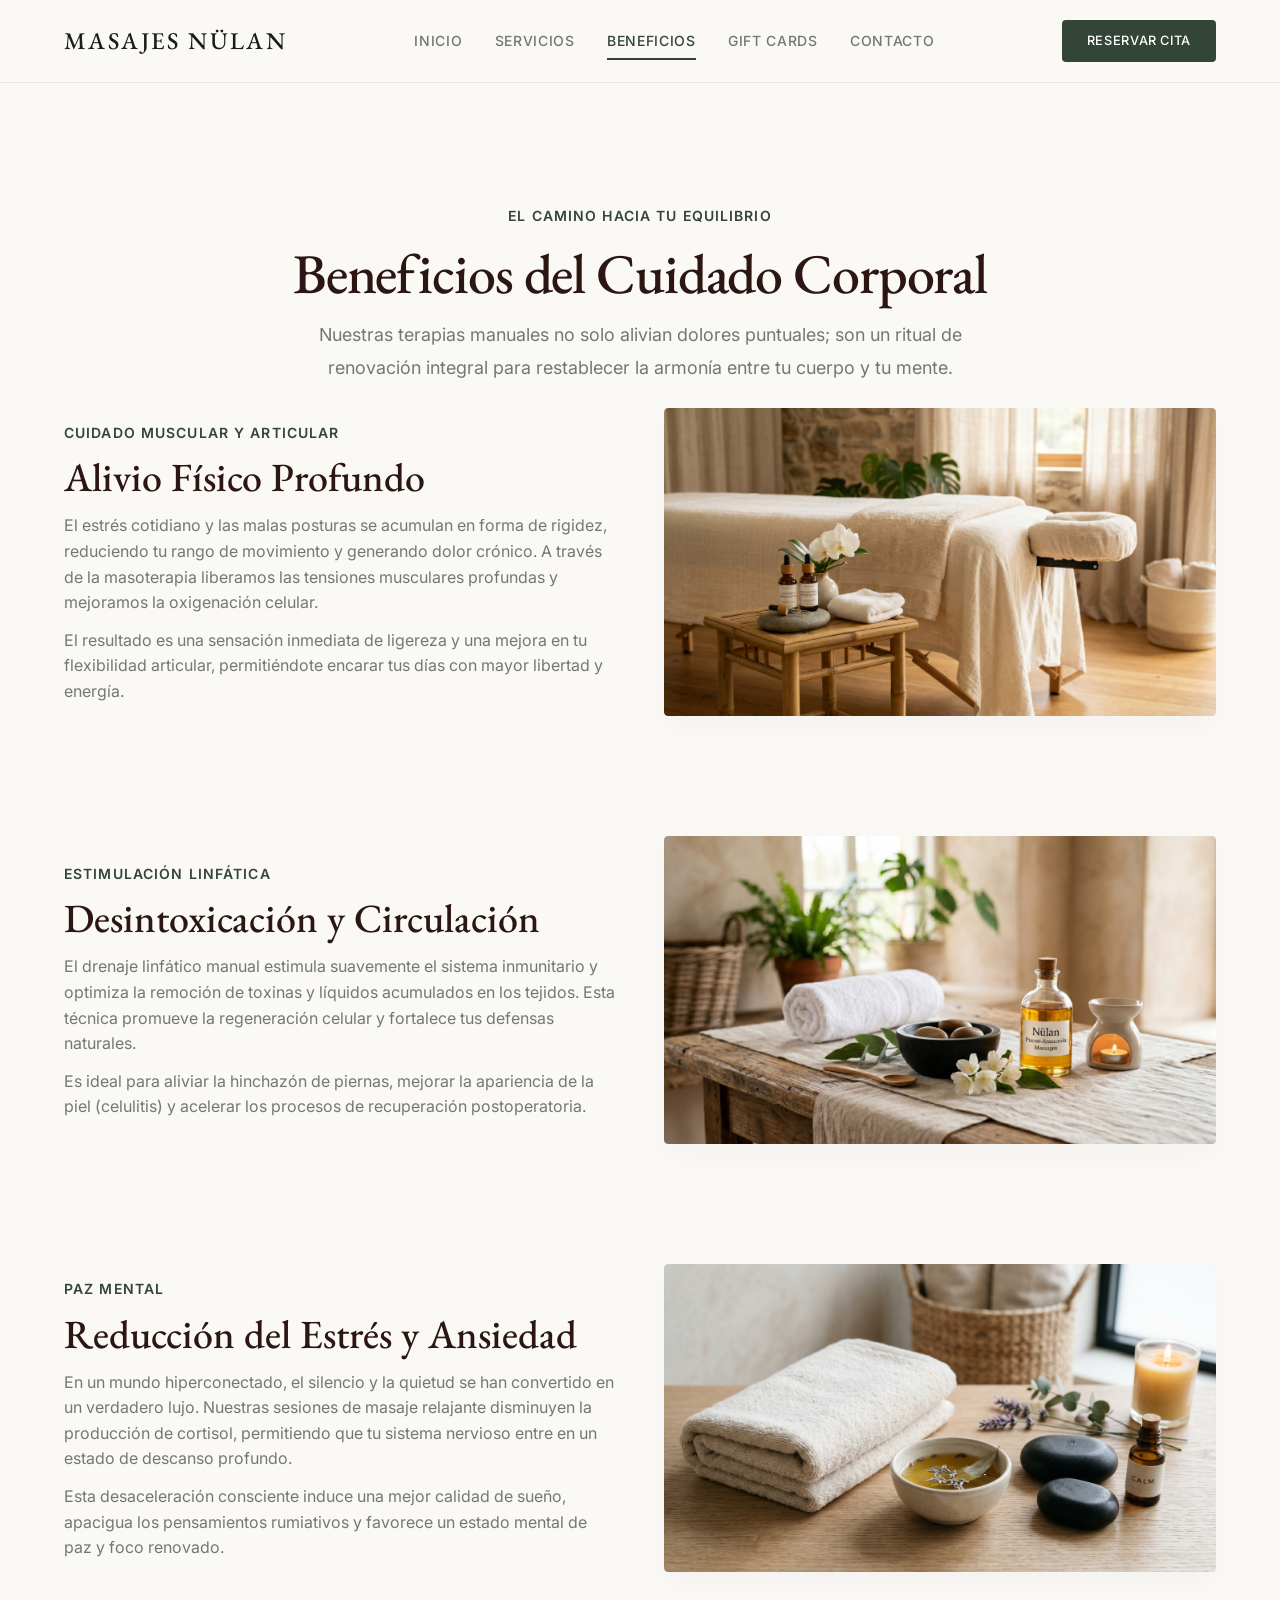
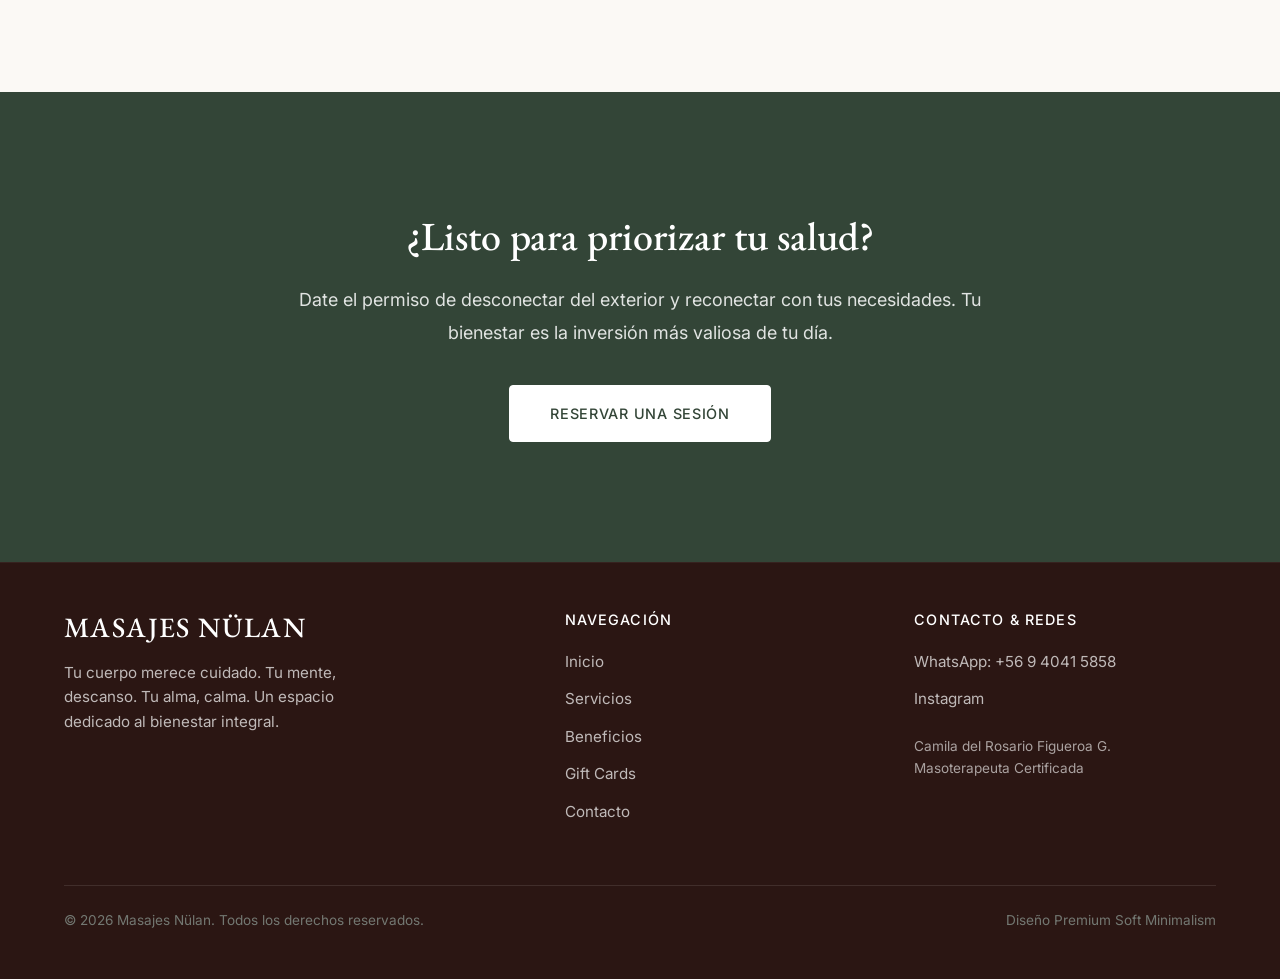
==== beneficios.html @ a266dbc0 "Add files via upload" ====
<!DOCTYPE html>
<html lang="es">
<head>
  <meta charset="utf-8">
  <meta name="viewport" content="width=device-width, initial-scale=1.0">
  <title>Beneficios - Masajes Nülan</title>
  <link rel="stylesheet" href="style.css">
</head>
<body>

  <!-- HEADER -->
  <header id="main-header">
    <div class="nav-container">
      <a href="index.html" class="logo">MASAJES NÜLAN</a>
      <nav class="nav-links" id="nav-menu">
        <a href="index.html">Inicio</a>
        <a href="servicios.html">Servicios</a>
        <a href="beneficios.html" class="active">Beneficios</a>
        <a href="giftcard.html">Gift Cards</a>
        <a href="contacto.html">Contacto</a>
      </nav>
      <a href="https://wa.me/56940415858" target="_blank" class="btn btn-primary btn-header" style="padding: 0.6rem 1.5rem; font-size: 0.8rem;">Reservar Cita</a>
      <button class="hamburger" id="hamburger-btn" aria-label="Abrir menú">
        <span></span>
        <span></span>
        <span></span>
      </button>
    </div>
  </header>

  <main>
    <!-- PAGE HERO -->
    <section class="section" style="padding-bottom: var(--space-md); text-align: center;">
      <div class="container fade-in-up">
        <span class="label-caps">El camino hacia tu equilibrio</span>
        <h1 style="margin-top: 12px; margin-bottom: var(--space-sm);">Beneficios del Cuidado Corporal</h1>
        <p class="text-editorial" style="margin: 0 auto;">
          Nuestras terapias manuales no solo alivian dolores puntuales; son un ritual de renovación integral para restablecer la armonía entre tu cuerpo y tu mente.
        </p>
      </div>
    </section>

    <!-- DETAILED BENEFITS SECTION -->
    <section class="section" style="padding-top: 0;">
      <div class="container">
        
        <!-- Benefit 1: Grid Image Right -->
        <div class="grid-2" style="margin-bottom: var(--section-gap);">
          <div>
            <span class="label-caps">Cuidado Muscular y Articular</span>
            <h2 style="margin: 8px 0 var(--space-sm) 0;">Alivio Físico Profundo</h2>
            <p style="margin-bottom: var(--space-sm);">
              El estrés cotidiano y las malas posturas se acumulan en forma de rigidez, reduciendo tu rango de movimiento y generando dolor crónico. A través de la masoterapia liberamos las tensiones musculares profundas y mejoramos la oxigenación celular.
            </p>
            <p>
              El resultado es una sensación inmediata de ligereza y una mejora en tu flexibilidad articular, permitiéndote encarar tus días con mayor libertad y energía.
            </p>
          </div>
          <div class="editorial-img-container">
            <img src="assets/salon3.jpeg" alt="Alivio Muscular">
          </div>
        </div>

        <!-- Benefit 2: Grid Image Left -->
        <div class="grid-2" style="margin-bottom: var(--section-gap);">
          <div class="editorial-img-container" style="order: 2; transform: none;">
            <!-- Mobile-first adjust order so text is read first on mobile, or keep standard -->
            <img src="assets/salon2.jpeg" alt="Desintoxicación y Circulación">
          </div>
          <div style="order: 1;">
            <span class="label-caps">Estimulación Linfática</span>
            <h2 style="margin: 8px 0 var(--space-sm) 0;">Desintoxicación y Circulación</h2>
            <p style="margin-bottom: var(--space-sm);">
              El drenaje linfático manual estimula suavemente el sistema inmunitario y optimiza la remoción de toxinas y líquidos acumulados en los tejidos. Esta técnica promueve la regeneración celular y fortalece tus defensas naturales.
            </p>
            <p>
              Es ideal para aliviar la hinchazón de piernas, mejorar la apariencia de la piel (celulitis) y acelerar los procesos de recuperación postoperatoria.
            </p>
          </div>
        </div>

        <!-- Benefit 3: Grid Image Right -->
        <div class="grid-2">
          <div>
            <span class="label-caps">Paz Mental</span>
            <h2 style="margin: 8px 0 var(--space-sm) 0;">Reducción del Estrés y Ansiedad</h2>
            <p style="margin-bottom: var(--space-sm);">
              En un mundo hiperconectado, el silencio y la quietud se han convertido en un verdadero lujo. Nuestras sesiones de masaje relajante disminuyen la producción de cortisol, permitiendo que tu sistema nervioso entre en un estado de descanso profundo.
            </p>
            <p>
              Esta desaceleración consciente induce una mejor calidad de sueño, apacigua los pensamientos rumiativos y favorece un estado mental de paz y foco renovado.
            </p>
          </div>
          <div class="editorial-img-container">
            <img src="assets/salon1.jpeg" alt="Paz Mental">
          </div>
        </div>

      </div>
    </section>

    <!-- INVITATION SECTION -->
    <section class="section bg-olive-tint" style="text-align: center;">
      <div class="container">
        <div style="max-width: 700px; margin: 0 auto; display: flex; flex-direction: column; align-items: center; gap: var(--space-md);">
          <h2>¿Listo para priorizar tu salud?</h2>
          <p class="text-editorial" style="margin: 0 auto;">
            Date el permiso de desconectar del exterior y reconectar con tus necesidades. Tu bienestar es la inversión más valiosa de tu día.
          </p>
          <div style="margin-top: var(--space-sm);">
            <a href="contacto.html" class="btn btn-white">Reservar una Sesión</a>
          </div>
        </div>
      </div>
    </section>
  </main>

  <!-- FOOTER -->
  <footer>
    <div class="container">
      <div class="footer-grid">
        <div class="footer-brand">
          <h2>MASAJES NÜLAN</h2>
          <p>Tu cuerpo merece cuidado. Tu mente, descanso. Tu alma, calma. Un espacio dedicado al bienestar integral.</p>
        </div>
        <div class="footer-links">
          <h3>Navegación</h3>
          <ul>
            <li><a href="index.html">Inicio</a></li>
            <li><a href="servicios.html">Servicios</a></li>
            <li><a href="beneficios.html">Beneficios</a></li>
            <li><a href="giftcard.html">Gift Cards</a></li>
            <li><a href="contacto.html">Contacto</a></li>
          </ul>
        </div>
        <div class="footer-links">
          <h3>Contacto & Redes</h3>
          <ul>
            <li><a href="https://wa.me/56940415858" target="_blank">WhatsApp: +56 9 4041 5858</a></li>
            <li><a href="https://instagram.com/" target="_blank">Instagram</a></li>
            <li style="margin-top: 1.5rem; font-size: 0.85rem; color: rgba(255,255,255,0.6);">
              Camila del Rosario Figueroa G.<br>Masoterapeuta Certificada
            </li>
          </ul>
        </div>
      </div>
      <div class="footer-bottom">
        <p>&copy; 2026 Masajes Nülan. Todos los derechos reservados.</p>
        <p>Diseño Premium Soft Minimalism</p>
      </div>
    </div>
  </footer>

  <script src="script.js"></script>
</body>
</html>
---- style.css ----
/* ==========================================================================
   DESIGN SYSTEM: SERENE HOLISTIC MINIMAL
   ========================================================================== */

@import url('https://fonts.googleapis.com/css2?family=EB+Garamond:ital,wght@0,400;0,500;0,600;1,400;1,500&family=Inter:wght@400;500;600;700&display=swap');

:root {
  /* Colors */
  --bg-color: #fbf9f5;
  --bg-card: #f5f3ef;
  --bg-card-hover: #efeeea;
  --text-primary: #1b1c1a;
  --text-secondary: #2b1613; /* Dark Chocolate */
  --text-muted: #737872;      /* Soft Olive Outline/Muted */
  --primary: #334537;         /* Deep Olive */
  --primary-light: #4a5d4e;   /* Olive container */
  --on-primary: #ffffff;
  --accent: #745853;          /* Warm Cocoa / Secondary */
  --border-color: rgba(115, 120, 114, 0.15);
  
  /* Fonts */
  --font-serif: 'EB Garamond', serif;
  --font-sans: 'Inter', sans-serif;
  
  /* Layout & Spacing */
  --max-width: 1200px;
  --padding-container: 24px;
  --radius-sm: 2px;
  --radius-md: 4px;
  --radius-lg: 8px;
  --radius-xl: 16px;
  
  --space-sm: 12px;
  --space-md: 24px;
  --space-lg: 48px;
  
  --section-gap: 120px;
}

@media (max-width: 768px) {
  :root {
    --section-gap: 64px;
  }
}

/* ==========================================================================
   BASE & RESET
   ========================================================================== */

* {
  box-sizing: border-box;
  margin: 0;
  padding: 0;
}

html, body {
  background-color: var(--bg-color);
  color: var(--text-primary);
  font-family: var(--font-sans);
  font-size: 16px;
  line-height: 1.6;
  scroll-behavior: smooth;
  -webkit-font-smoothing: antialiased;
  min-height: 100vh;
  display: flex;
  flex-direction: column;
}

a {
  color: inherit;
  text-decoration: none;
  transition: all 0.3s cubic-bezier(0.25, 0.8, 0.25, 1);
}

button, input, textarea {
  font-family: inherit;
  font-size: inherit;
  outline: none;
}

/* ==========================================================================
   TYPOGRAPHY
   ========================================================================== */

h1, h2, h3, h4, .serif-font {
  font-family: var(--font-serif);
  font-weight: 500;
  color: var(--text-secondary);
  line-height: 1.2;
}

h1 {
  font-size: clamp(2.5rem, 5vw, 3.5rem); /* Responsive headline-xl */
  letter-spacing: -0.02em;
}

h2 {
  font-size: clamp(2rem, 4vw, 2.5rem); /* Responsive headline-lg */
}

h3 {
  font-size: clamp(1.5rem, 3vw, 1.75rem); /* Responsive headline-md */
}

p {
  color: var(--text-muted);
}

.text-editorial {
  font-size: 1.125rem;
  line-height: 1.8;
  max-width: 700px;
}

.label-caps {
  font-family: var(--font-sans);
  font-size: 0.875rem;
  font-weight: 600;
  text-transform: uppercase;
  letter-spacing: 0.08em;
  color: var(--primary);
}

.italic-subtitle {
  font-family: var(--font-serif);
  font-size: 1.5rem;
  font-style: italic;
  color: var(--text-muted);
}

/* ==========================================================================
   LAYOUT UTILITIES
   ========================================================================== */

.container {
  max-width: var(--max-width);
  margin: 0 auto;
  padding: 0 var(--padding-container);
  width: 100%;
}

.section {
  padding: var(--section-gap) 0;
}

.grid-2 {
  display: grid;
  grid-template-columns: 1fr 1fr;
  gap: var(--space-lg);
  align-items: center;
}

.grid-3 {
  display: grid;
  grid-template-columns: repeat(3, 1fr);
  gap: var(--space-md);
}

.grid-4 {
  display: grid;
  grid-template-columns: repeat(4, 1fr);
  gap: var(--space-md);
}

@media (max-width: 1024px) {
  .grid-4 {
    grid-template-columns: repeat(2, 1fr);
  }
}

@media (max-width: 768px) {
  .grid-2, .grid-3, .grid-4 {
    grid-template-columns: 1fr;
    gap: var(--space-md);
  }
}

.flex-center {
  display: flex;
  align-items: center;
  justify-content: center;
}

.flex-between {
  display: flex;
  align-items: center;
  justify-content: space-between;
}

/* ==========================================================================
   HEADER / NAVIGATION
   ========================================================================== */

header {
  position: sticky;
  top: 0;
  z-index: 100;
  background-color: rgba(251, 249, 245, 0.92);
  backdrop-filter: blur(12px);
  -webkit-backdrop-filter: blur(12px);
  border-bottom: 1px solid var(--border-color);
  transition: all 0.3s ease;
}

header.scrolled {
  padding: 8px 0;
  box-shadow: 0 4px 30px rgba(0, 0, 0, 0.02);
}

.nav-container {
  display: flex;
  justify-content: space-between;
  align-items: center;
  padding: 1.25rem var(--padding-container);
  max-width: var(--max-width);
  margin: 0 auto;
}

.logo {
  font-family: var(--font-serif);
  font-size: 1.5rem;
  letter-spacing: 0.1em;
  color: var(--text-primary);
  font-weight: 500;
}

.nav-links {
  display: flex;
  gap: 2rem;
}

.nav-links a {
  font-family: var(--font-sans);
  font-size: 0.875rem;
  font-weight: 500;
  color: var(--text-muted);
  letter-spacing: 0.05em;
  text-transform: uppercase;
  position: relative;
  padding: 0.5rem 0;
}

.nav-links a:hover,
.nav-links a.active {
  color: var(--primary);
}

.nav-links a::after {
  content: '';
  position: absolute;
  bottom: 0;
  left: 0;
  width: 0;
  height: 2px;
  background-color: var(--primary);
  transition: width 0.3s ease;
}

.nav-links a:hover::after,
.nav-links a.active::after {
  width: 100%;
}

.hamburger {
  display: none;
  background: none;
  border: none;
  cursor: pointer;
  padding: 0.5rem;
}

.hamburger span {
  display: block;
  width: 24px;
  height: 2px;
  background-color: var(--text-primary);
  margin: 5px 0;
  transition: all 0.3s ease;
}

/* Mobile Nav Active states */
.hamburger.open span:nth-child(1) {
  transform: rotate(45deg) translate(5px, 5px);
}
.hamburger.open span:nth-child(2) {
  opacity: 0;
}
.hamburger.open span:nth-child(3) {
  transform: rotate(-45deg) translate(5px, -5px);
}

@media (max-width: 768px) {
  .nav-links {
    position: fixed;
    top: 70px;
    left: 0;
    right: 0;
    background-color: var(--bg-color);
    flex-direction: column;
    align-items: center;
    padding: 3rem 0;
    gap: 2rem;
    border-bottom: 1px solid var(--border-color);
    transform: translateY(-150%);
    opacity: 0;
    pointer-events: none;
    transition: all 0.4s cubic-bezier(0.25, 0.8, 0.25, 1);
  }
  
  .nav-links.open {
    transform: translateY(0);
    opacity: 1;
    pointer-events: auto;
  }
  
  .hamburger {
    display: block;
  }
  
  .nav-container .btn-header {
    display: none; /* Hide primary booking button in small screens, user menu has it */
  }
}

/* ==========================================================================
   BUTTONS
   ========================================================================== */

.btn {
  display: inline-flex;
  align-items: center;
  justify-content: center;
  font-family: var(--font-sans);
  font-size: 0.9rem;
  font-weight: 500;
  letter-spacing: 0.05em;
  text-transform: uppercase;
  padding: 1rem 2.5rem;
  border-radius: var(--radius-md);
  cursor: pointer;
  transition: all 0.3s cubic-bezier(0.25, 0.8, 0.25, 1);
  border: 1px solid transparent;
}

.btn-primary {
  background-color: var(--primary);
  color: var(--on-primary);
}

.btn-primary:hover {
  background-color: var(--primary-light);
  transform: translateY(-2px);
}

.btn-secondary {
  background-color: transparent;
  border-color: var(--primary);
  color: var(--primary);
}

.btn-secondary:hover {
  background-color: var(--bg-card);
  transform: translateY(-2px);
}

.btn-white {
  background-color: #ffffff;
  color: var(--primary);
  border-color: #ffffff;
}

.btn-white:hover {
  background-color: var(--bg-color);
  transform: translateY(-2px);
}

/* ==========================================================================
   HERO (SCROLL-DRIVEN)
   ========================================================================== */

.hero-scroll-container {
  position: relative;
  width: 100%;
  height: 250vh; /* Extremely tall container to house the scroll frames */
}

.hero-sticky-wrapper {
  position: sticky;
  top: 0;
  width: 100%;
  height: 100vh;
  overflow: hidden;
}

.hero-video-bg {
  position: absolute;
  top: 0;
  left: 0;
  width: 100%;
  height: 100%;
  object-fit: cover;
  z-index: 1;
}

.hero-overlay {
  position: absolute;
  top: 0;
  left: 0;
  width: 100%;
  height: 100%;
  background: linear-gradient(180deg, rgba(251, 249, 245, 0.1) 0%, rgba(251, 249, 245, 0.8) 100%);
  z-index: 2;
}

.hero-content {
  position: absolute;
  bottom: 15%;
  left: 5%;
  z-index: 3;
  color: var(--text-primary);
  max-width: 600px;
  padding: 0 var(--padding-container);
  opacity: 1;
  transition: opacity 0.5s ease;
}

.hero-content h1 {
  margin-bottom: var(--space-sm);
  color: var(--text-secondary);
}

.hero-content p {
  color: var(--text-muted);
  font-size: 1.125rem;
  margin-bottom: var(--space-md);
}

/* ==========================================================================
   CARDS & GRID COMPONENT
   ========================================================================== */

.card {
  background-color: var(--bg-card);
  padding: var(--space-md) var(--space-md) calc(var(--space-md) * 1.5);
  border-radius: var(--radius-md);
  border: 1px solid transparent;
  transition: all 0.3s cubic-bezier(0.25, 0.8, 0.25, 1);
  display: flex;
  flex-direction: column;
  justify-content: space-between;
}

.card:hover {
  background-color: var(--bg-card-hover);
  border-color: rgba(115, 120, 114, 0.3);
}

.card-img-wrapper {
  width: 100%;
  aspect-ratio: 4/3;
  overflow: hidden;
  border-radius: var(--radius-sm);
  margin-bottom: var(--space-sm);
}

.card-img-wrapper img {
  width: 100%;
  height: 100%;
  object-fit: cover;
  transition: transform 0.6s cubic-bezier(0.25, 0.8, 0.25, 1);
}

.card:hover .card-img-wrapper img {
  transform: scale(1.05);
}

.card h3 {
  margin-bottom: 0.5rem;
}

.card p {
  font-size: 0.95rem;
  margin-bottom: 1.5rem;
}

.treatment-price-row {
  display: flex;
  justify-content: space-between;
  align-items: baseline;
  padding: var(--space-sm) 0;
  border-bottom: 1px solid var(--border-color);
}

.treatment-price-row h4 {
  font-family: var(--font-sans);
  font-size: 1rem;
  font-weight: 500;
  color: var(--text-primary);
}

.treatment-price-row .price {
  font-family: var(--font-serif);
  font-size: 1.25rem;
  color: var(--primary);
  font-weight: 600;
}

/* ==========================================================================
   MINIMALIST FORMS
   ========================================================================== */

.form-group {
  margin-bottom: var(--space-md);
  display: flex;
  flex-direction: column;
}

.form-group label {
  font-family: var(--font-sans);
  font-size: 0.875rem;
  font-weight: 600;
  text-transform: uppercase;
  letter-spacing: 0.05em;
  color: var(--text-muted);
  margin-bottom: 8px;
}

.form-control {
  border: none;
  border-bottom: 1px solid var(--text-secondary);
  background-color: transparent;
  padding: 10px 0;
  color: var(--text-primary);
  transition: border-color 0.3s ease;
  font-size: 1rem;
}

.form-control:focus {
  border-color: var(--primary);
}

textarea.form-control {
  min-height: 100px;
  resize: vertical;
}

/* ==========================================================================
   FOOTER
   ========================================================================== */

footer {
  background-color: var(--text-secondary);
  color: #ffffff;
  padding: var(--space-lg) 0;
  margin-top: auto;
  border-top: 1px solid rgba(255, 255, 255, 0.05);
}

.footer-grid {
  display: grid;
  grid-template-columns: 1.5fr 1fr 1fr;
  gap: var(--space-lg);
}

@media (max-width: 768px) {
  .footer-grid {
    grid-template-columns: 1fr;
    gap: var(--space-md);
  }
}

.footer-brand h2 {
  color: #ffffff;
  font-size: 1.75rem;
  margin-bottom: 1rem;
  letter-spacing: 0.05em;
}

.footer-brand p {
  color: rgba(255, 255, 255, 0.7);
  font-size: 0.95rem;
  max-width: 320px;
}

.footer-links h3 {
  color: #ffffff;
  font-family: var(--font-sans);
  font-size: 0.9rem;
  text-transform: uppercase;
  letter-spacing: 0.08em;
  margin-bottom: 1.25rem;
}

.footer-links ul {
  list-style: none;
}

.footer-links ul li {
  margin-bottom: 0.75rem;
}

.footer-links ul li a {
  color: rgba(255, 255, 255, 0.7);
  font-size: 0.95rem;
}

.footer-links ul li a:hover {
  color: #ffffff;
}

.footer-bottom {
  border-top: 1px solid rgba(255, 255, 255, 0.1);
  margin-top: var(--space-lg);
  padding-top: var(--space-md);
  display: flex;
  justify-content: space-between;
  align-items: center;
  font-size: 0.85rem;
  color: rgba(255, 255, 255, 0.5);
}

@media (max-width: 768px) {
  .footer-bottom {
    flex-direction: column;
    gap: var(--space-sm);
    text-align: center;
  }
}

/* ==========================================================================
   DECORATIVE OR WRAPPER SECTIONS
   ========================================================================== */

.editorial-block {
  text-align: center;
  padding: calc(var(--section-gap) * 1.2) 0;
  background-color: var(--bg-color);
}

.editorial-block .italic-subtitle {
  margin-bottom: var(--space-sm);
}

.editorial-block h2 {
  margin-bottom: var(--space-md);
  max-width: 700px;
  margin-left: auto;
  margin-right: auto;
}

.editorial-block p {
  margin-left: auto;
  margin-right: auto;
}

.editorial-image-sec {
  background-color: var(--bg-card);
}

.editorial-img-container {
  border-radius: var(--radius-md);
  overflow: hidden;
  box-shadow: 0 10px 30px rgba(0, 0, 0, 0.03);
}

.editorial-img-container img {
  width: 100%;
  height: auto;
  display: block;
  border-radius: var(--radius-md);
}

.text-content-padding {
  padding-left: var(--space-lg);
}

@media (max-width: 768px) {
  .text-content-padding {
    padding-left: 0;
    padding-top: var(--space-md);
  }
}

.bg-olive-tint {
  background-color: var(--primary);
  color: #ffffff;
  position: relative;
  overflow: hidden;
}

.bg-olive-tint h2 {
  color: #ffffff;
}

.bg-olive-tint p {
  color: rgba(255, 255, 255, 0.85);
}

.accent-border {
  border-top: 1px solid var(--border-color);
  padding-top: var(--space-md);
}

.checkmark-list {
  list-style: none;
}

.checkmark-list li {
  display: flex;
  align-items: flex-start;
  font-size: 1.1rem;
  color: var(--text-primary);
  margin-bottom: 1.25rem;
}

.checkmark-list li::before {
  content: "✓";
  color: var(--primary);
  font-weight: bold;
  margin-right: var(--space-sm);
  font-size: 1.25rem;
  line-height: 1;
}

/* ==========================================================================
   MICRO-INTERACTIONS
   ========================================================================== */

.fade-in-up {
  opacity: 0;
  transform: translateY(20px);
  animation: fadeInUp 0.8s cubic-bezier(0.25, 0.8, 0.25, 1) forwards;
}

@keyframes fadeInUp {
  to {
    opacity: 1;
    transform: translateY(0);
  }
}
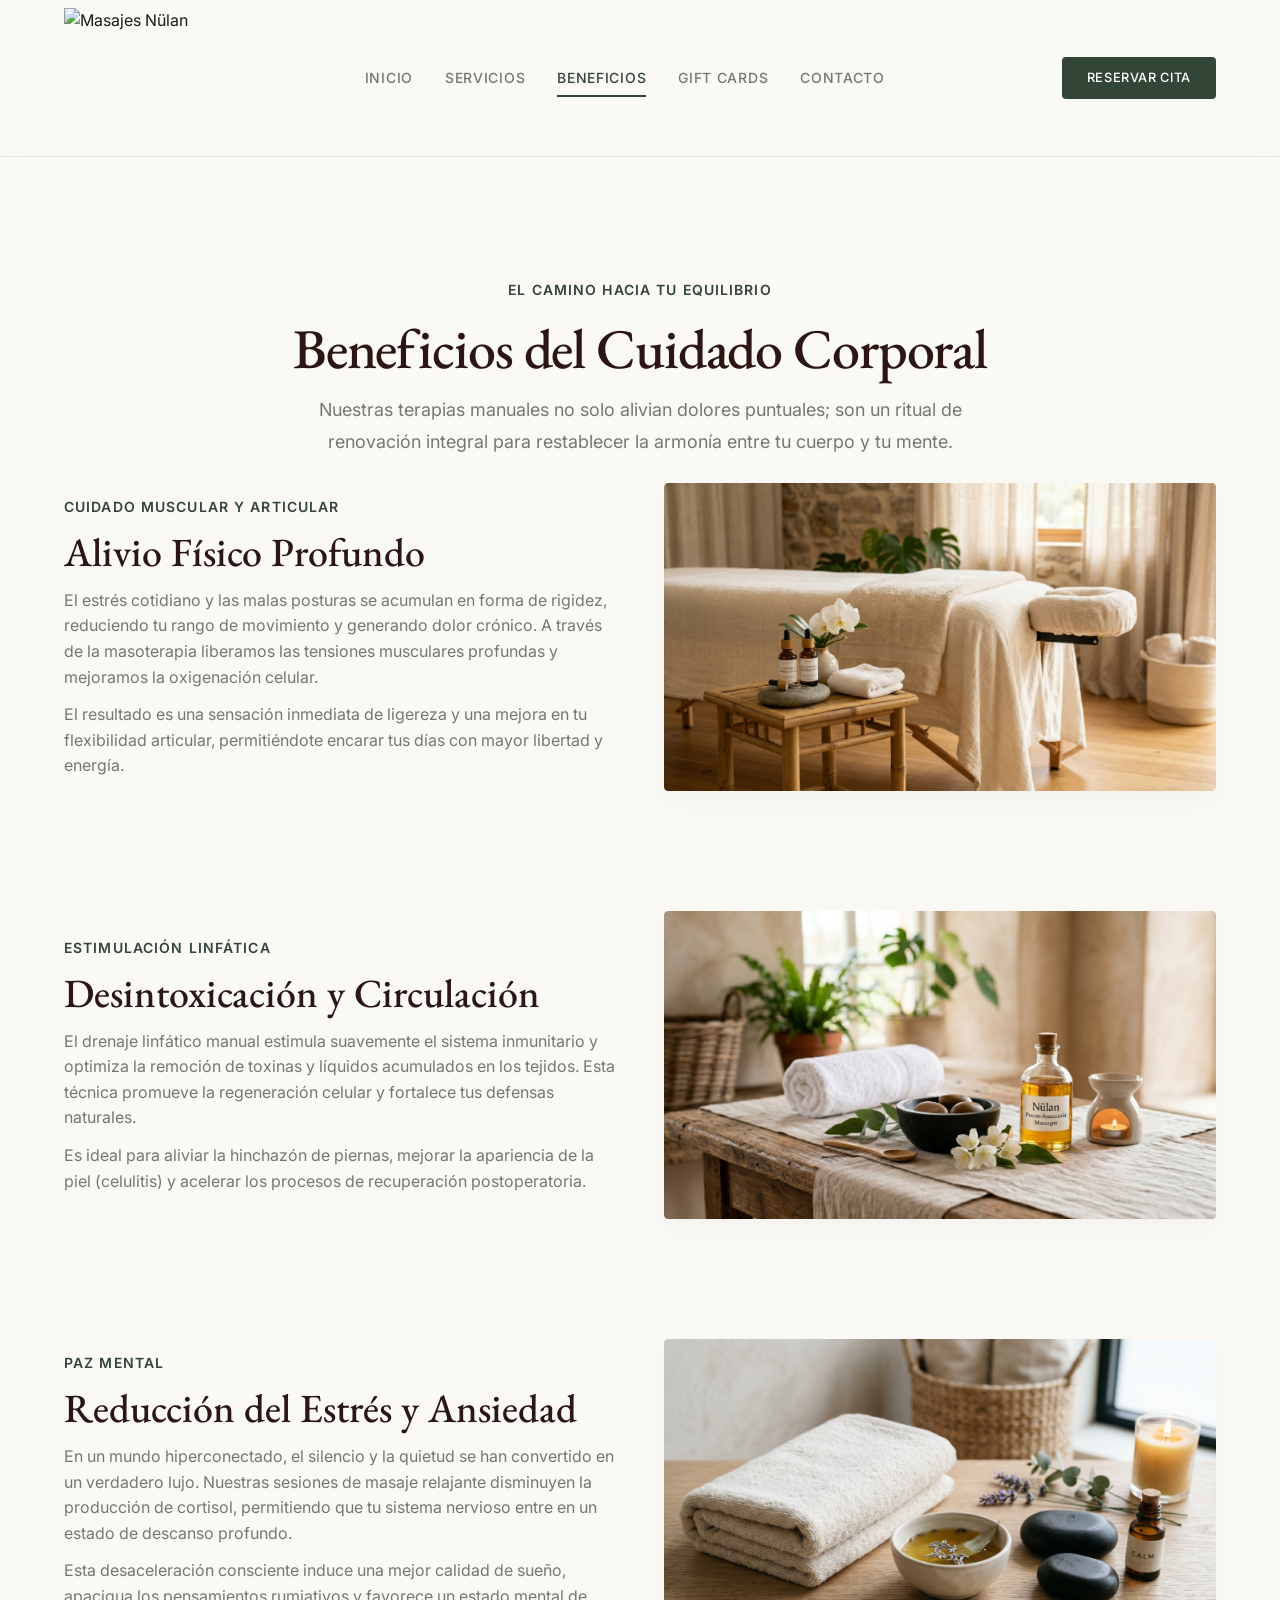
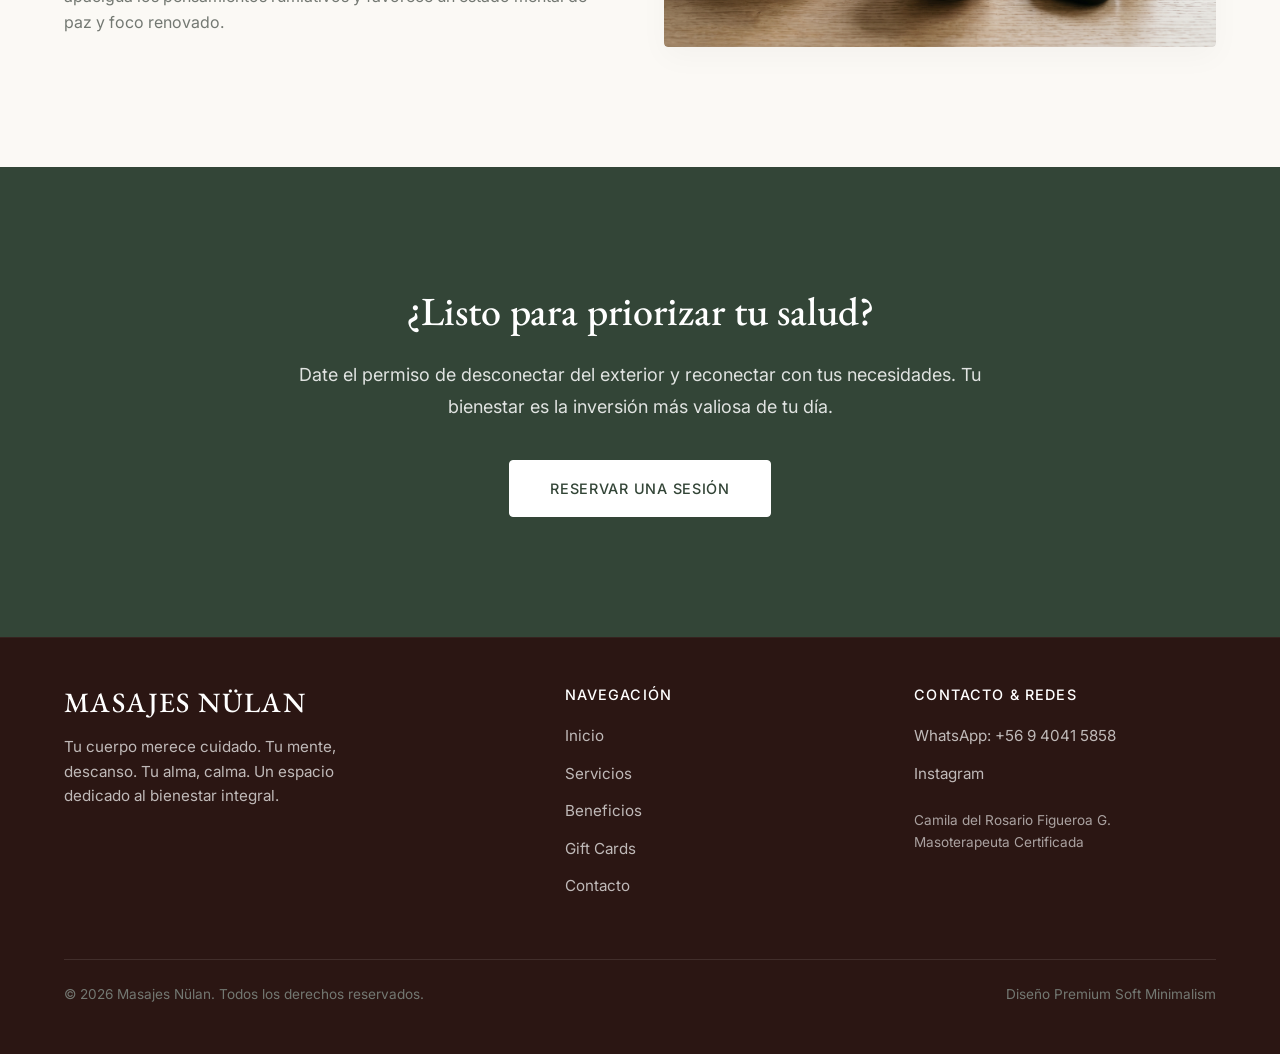
==== commit d31bc284: "Add files via upload" ====
--- a/beneficios.html
+++ b/beneficios.html
@@ -11,7 +11,7 @@
   <!-- HEADER -->
   <header id="main-header">
     <div class="nav-container">
-      <a href="index.html" class="logo">MASAJES NÜLAN</a>
+      <a href="index.html" class="logo"><img src="assets/logo.png" alt="Masajes Nülan" class="logo-img"></a>
       <nav class="nav-links" id="nav-menu">
         <a href="index.html">Inicio</a>
         <a href="servicios.html">Servicios</a>
--- a/style.css
+++ b/style.css
@@ -191,37 +191,67 @@
    HEADER / NAVIGATION
    ========================================================================== */
 
+@keyframes header-shrink {
+  to {
+    background-color: rgba(251, 249, 245, 0.98);
+    box-shadow: 0 4px 30px rgba(0, 0, 0, 0.04);
+  }
+}
+
+@keyframes nav-shrink {
+  to {
+    padding-top: 0.2rem;
+    padding-bottom: 0.2rem;
+  }
+}
+
 header {
   position: sticky;
   top: 0;
   z-index: 100;
-  background-color: rgba(251, 249, 245, 0.92);
+  background-color: rgba(251, 249, 245, 0.9);
   backdrop-filter: blur(12px);
   -webkit-backdrop-filter: blur(12px);
   border-bottom: 1px solid var(--border-color);
-  transition: all 0.3s ease;
-}
-
-header.scrolled {
-  padding: 8px 0;
-  box-shadow: 0 4px 30px rgba(0, 0, 0, 0.02);
+  animation: header-shrink linear both;
+  animation-timeline: scroll(root);
+  animation-range: 0 100px;
 }
 
 .nav-container {
   display: flex;
   justify-content: space-between;
   align-items: center;
-  padding: 1.25rem var(--padding-container);
+  padding: 0.5rem var(--padding-container);
   max-width: var(--max-width);
   margin: 0 auto;
+  animation: nav-shrink linear both;
+  animation-timeline: scroll(root);
+  animation-range: 0 100px;
 }
 
 .logo {
-  font-family: var(--font-serif);
-  font-size: 1.5rem;
-  letter-spacing: 0.1em;
-  color: var(--text-primary);
-  font-weight: 500;
+  display: flex;
+  align-items: center;
+}
+
+.logo-img {
+  height: 140px; /* Enlarge by another 40% from 100px */
+  width: auto;
+  object-fit: contain;
+  display: block;
+}
+
+@keyframes logo-shrink {
+  to {
+    height: 85px; /* Shrunk height is still large, highly readable and clear */
+  }
+}
+
+header .logo-img {
+  animation: logo-shrink linear both;
+  animation-timeline: scroll(root);
+  animation-range: 0 100px;
 }
 
 .nav-links {
@@ -378,18 +408,32 @@
    HERO (SCROLL-DRIVEN)
    ========================================================================== */
 
+@keyframes hero-video-scroll {
+  to {
+    transform: scale(1.12) translateY(100px);
+    opacity: 0.25;
+  }
+}
+
+@keyframes hero-content-scroll {
+  to {
+    opacity: 0;
+    transform: translateY(-80px);
+  }
+}
+
 .hero-scroll-container {
   position: relative;
   width: 100%;
-  height: 250vh; /* Extremely tall container to house the scroll frames */
-}
-
-.hero-sticky-wrapper {
-  position: sticky;
-  top: 0;
-  width: 100%;
   height: 100vh;
   overflow: hidden;
+  background-color: #000;
+}
+
+.hero-sticky-wrapper {
+  width: 100%;
+  height: 100%;
+  position: relative;
 }
 
 .hero-video-bg {
@@ -400,6 +444,9 @@
   height: 100%;
   object-fit: cover;
   z-index: 1;
+  animation: hero-video-scroll linear both;
+  animation-timeline: scroll(root);
+  animation-range: 0 100vh;
 }
 
 .hero-overlay {
@@ -408,7 +455,7 @@
   left: 0;
   width: 100%;
   height: 100%;
-  background: linear-gradient(180deg, rgba(251, 249, 245, 0.1) 0%, rgba(251, 249, 245, 0.8) 100%);
+  background: linear-gradient(180deg, rgba(251, 249, 245, 0.05) 0%, rgba(251, 249, 245, 0.8) 100%);
   z-index: 2;
 }
 
@@ -417,42 +464,53 @@
   bottom: 15%;
   left: 5%;
   z-index: 3;
-  color: var(--text-primary);
+  color: #111111; /* High contrast dark charcoal */
   max-width: 600px;
   padding: 0 var(--padding-container);
-  opacity: 1;
-  transition: opacity 0.5s ease;
+  animation: hero-content-scroll linear both;
+  animation-timeline: scroll(root);
+  animation-range: 0 70vh;
+  text-shadow: 0 1px 4px rgba(251, 249, 245, 0.9), 0 2px 8px rgba(251, 249, 245, 0.6); /* Soft cream halo to separate letters from moving video */
 }
 
 .hero-content h1 {
   margin-bottom: var(--space-sm);
-  color: var(--text-secondary);
+  color: #1e0f0d; /* Extremely deep dark chocolate */
+  font-weight: 600;
 }
 
 .hero-content p {
-  color: var(--text-muted);
+  color: #222222; /* Solid high-contrast text instead of muted olive */
   font-size: 1.125rem;
+  font-weight: 500;
   margin-bottom: var(--space-md);
 }
 
+.hero-content .italic-subtitle {
+  color: var(--primary); /* Vibrant deep olive accent */
+  font-weight: 600;
+}
+
 /* ==========================================================================
    CARDS & GRID COMPONENT
    ========================================================================== */
 
 .card {
-  background-color: var(--bg-card);
+  background-color: #ffffff; /* Elegant crisp white cards resting on warm cream page backgrounds */
   padding: var(--space-md) var(--space-md) calc(var(--space-md) * 1.5);
-  border-radius: var(--radius-md);
-  border: 1px solid transparent;
-  transition: all 0.3s cubic-bezier(0.25, 0.8, 0.25, 1);
+  border-radius: var(--radius-lg); /* Slightly softer corners for a premium feel */
+  border: 1px solid rgba(51, 69, 55, 0.08); /* Subtle warm olive border for modern layout definition */
+  transition: all 0.4s cubic-bezier(0.16, 1, 0.3, 1);
   display: flex;
   flex-direction: column;
   justify-content: space-between;
 }
 
 .card:hover {
-  background-color: var(--bg-card-hover);
-  border-color: rgba(115, 120, 114, 0.3);
+  background-color: #ffffff;
+  border-color: var(--primary); /* Deep olive border highlighting active state */
+  transform: translateY(-5px); /* Modern elegant upward lift */
+  box-shadow: 0 16px 40px rgba(51, 69, 55, 0.06); /* Highly diffused warm olive glow shadow */
 }
 
 .card-img-wrapper {
